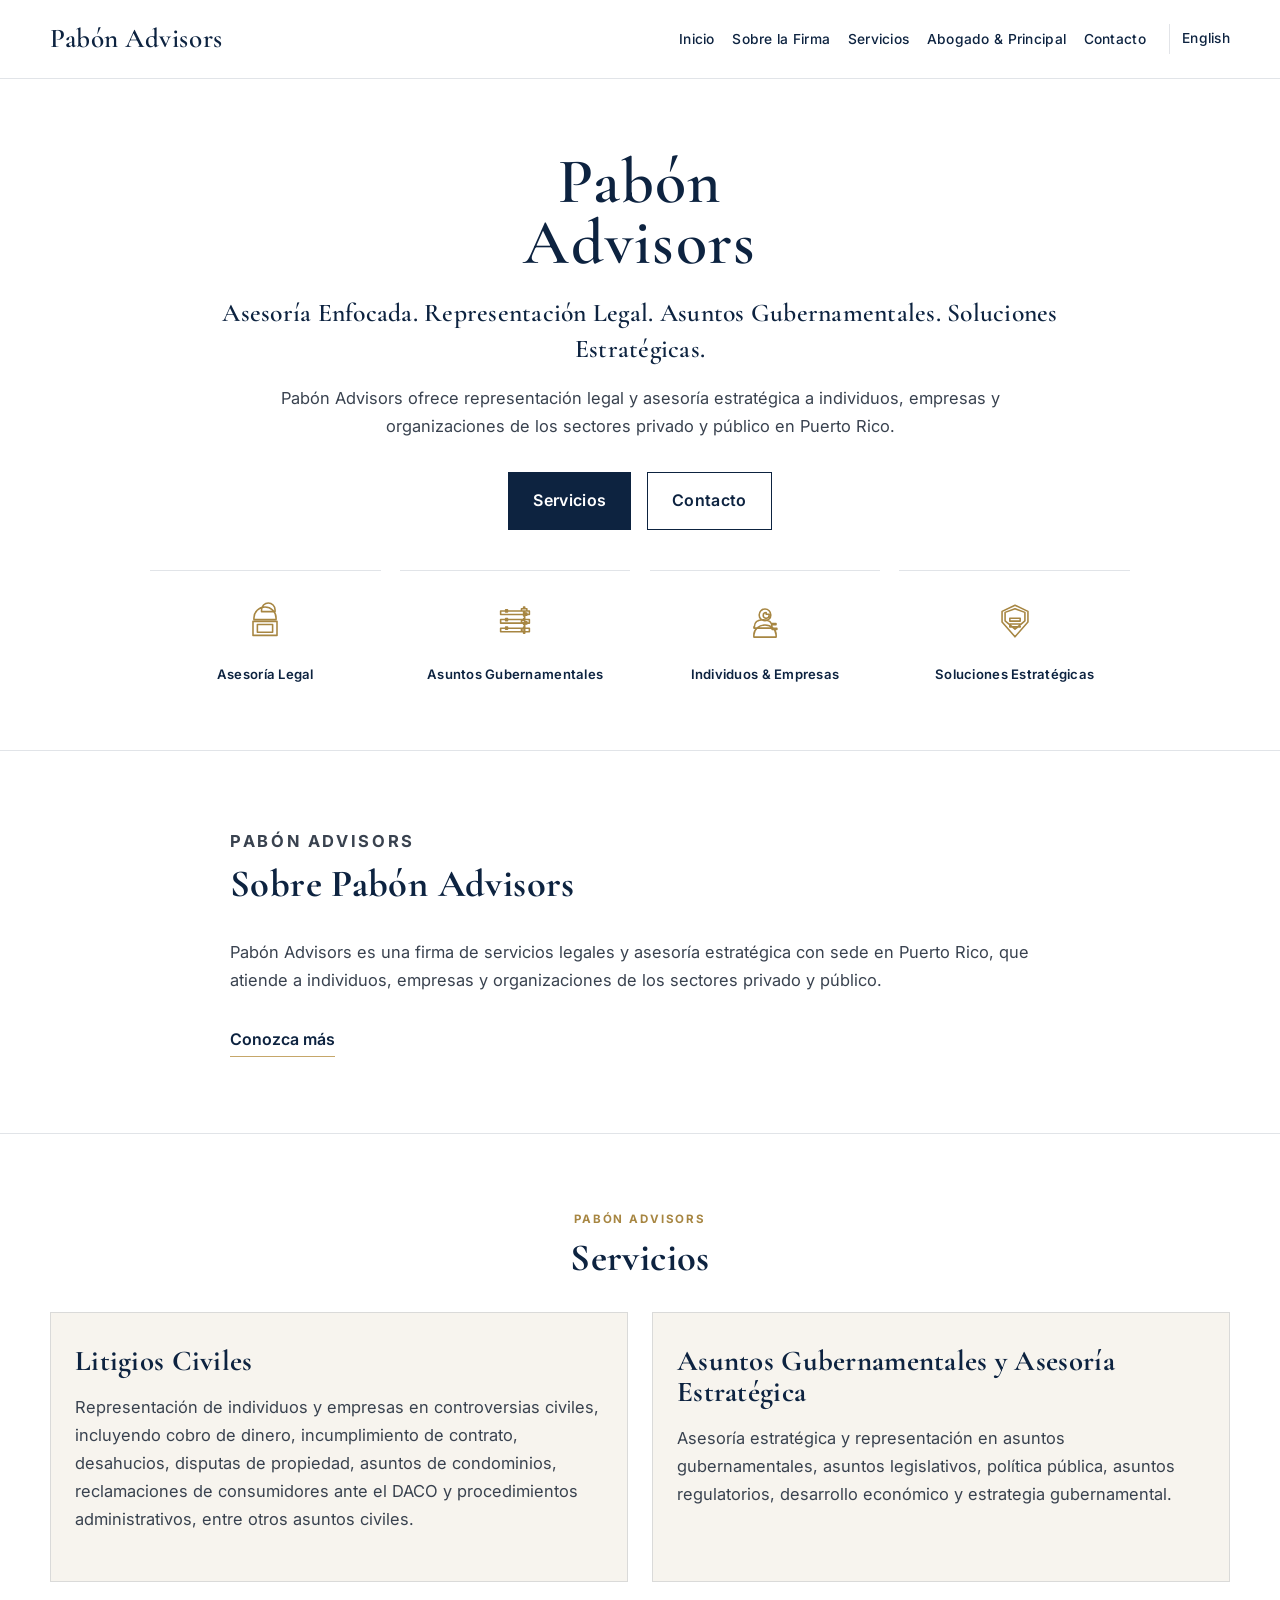
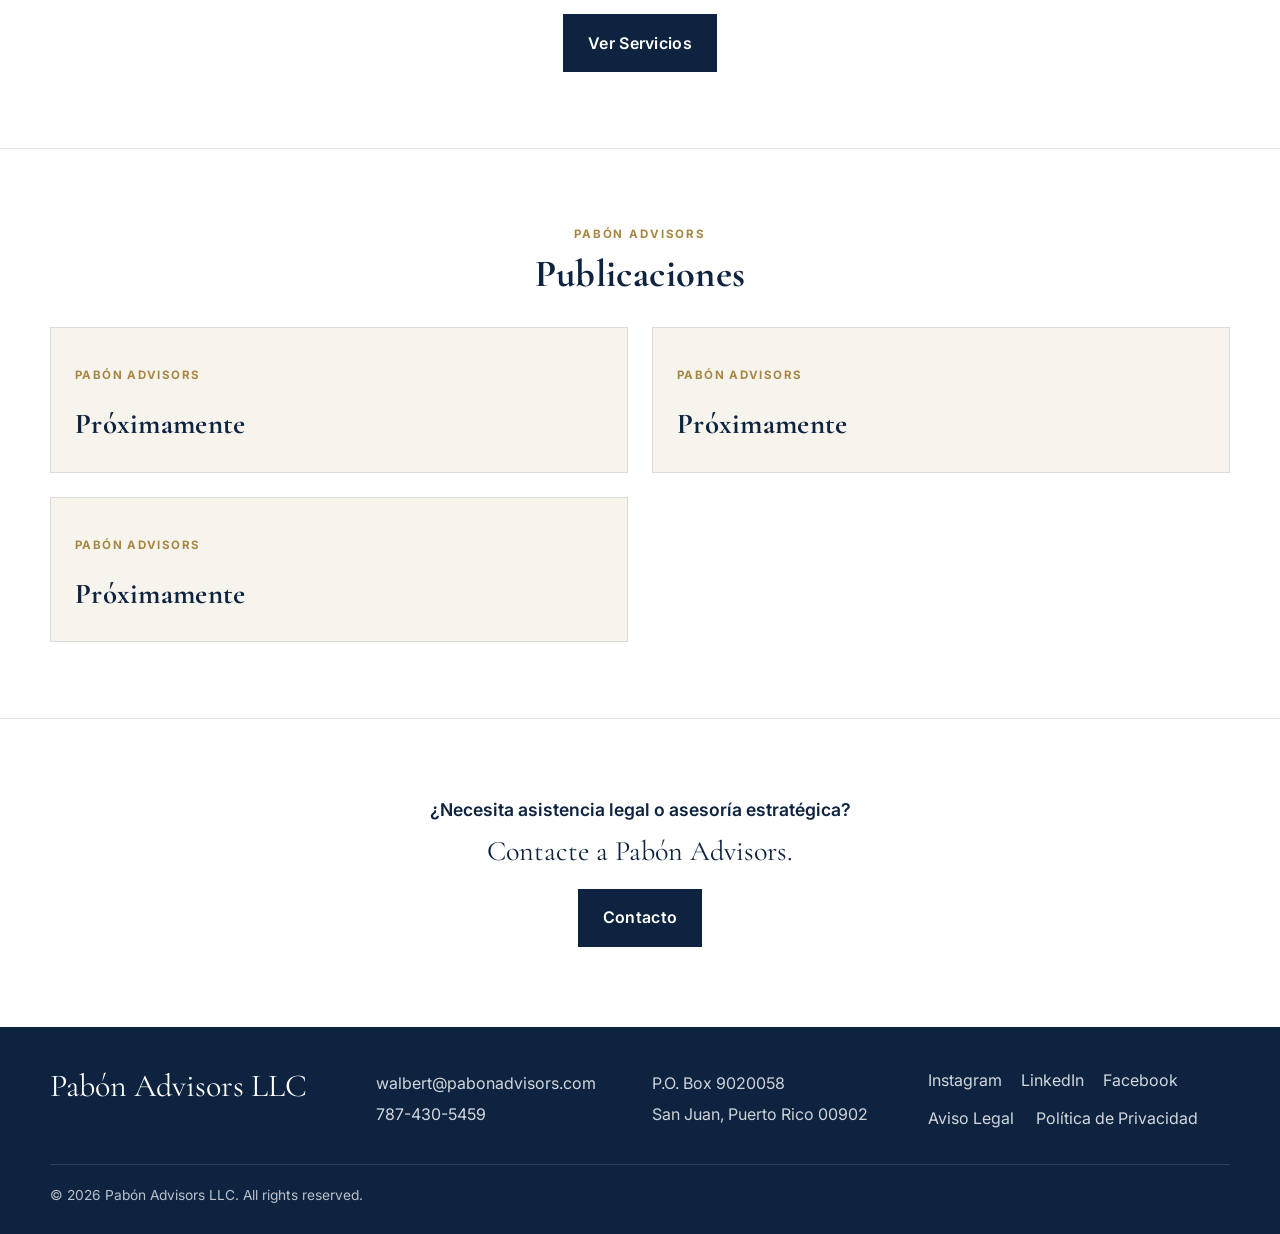
==== index.html @ 0cd55e86 "Create the static bilingual Pabón Advisors website and supporting files for GitHub Pages." ====
<!DOCTYPE html>
<html lang="es">
  <head>
    <meta charset="UTF-8" />
    <meta name="viewport" content="width=device-width, initial-scale=1.0" />
    <title>Pabón Advisors | Servicios Legales y Asesoría Estratégica en Puerto Rico</title>
    <meta
      name="description"
      content="Pabón Advisors ofrece representación legal, litigios civiles, asuntos gubernamentales y asesoría estratégica a individuos, empresas y organizaciones en Puerto Rico."
    />
    <meta name="theme-color" content="#0d2340" />
    <link rel="preconnect" href="https://fonts.googleapis.com" />
    <link rel="preconnect" href="https://fonts.gstatic.com" crossorigin />
    <link
      href="https://fonts.googleapis.com/css2?family=Cormorant+Garamond:wght@500;600;700&family=Inter:wght@400;500;600;700&display=swap"
      rel="stylesheet"
    />
    <link rel="stylesheet" href="styles.css" />
  </head>
  <body data-page="home" data-lang="es">
    <header class="site-header" id="top">
      <div class="container header-inner">
        <a href="index.html" class="brand" aria-label="Pabón Advisors home">
          <span class="brand-mark">Pabón Advisors</span>
        </a>

        <button class="nav-toggle" aria-label="Abrir menú" aria-expanded="false">
          <span></span>
          <span></span>
          <span></span>
        </button>

        <nav class="site-nav" aria-label="Navegación principal">
          <ul>
            <li><a href="index.html" data-i18n="nav.home">Inicio</a></li>
            <li><a href="about.html" data-i18n="nav.about">Sobre la Firma</a></li>
            <li><a href="services.html" data-i18n="nav.services">Servicios</a></li>
            <li><a href="principal.html" data-i18n="nav.principal">Abogado &amp; Principal</a></li>
            <li><a href="contact.html" data-i18n="nav.contact">Contacto</a></li>
            <li class="lang-switch"><button type="button" data-lang-btn="en">English</button></li>
          </ul>
        </nav>
      </div>
    </header>

    <main>
      <section class="hero section-shell">
        <div class="container hero-inner">
          <div class="hero-logo-wrap" aria-label="Pabón Advisors logo">
            <div class="hero-logo">
              <span class="logo-word">Pabón</span>
              <span class="logo-word">Advisors</span>
            </div>
          </div>

          <p class="eyebrow" data-i18n="hero.eyebrow">Asesoría Enfocada. Representación Legal. Asuntos Gubernamentales. Soluciones Estratégicas.</p>
          <p class="hero-support" data-i18n="hero.support">
            Pabón Advisors ofrece representación legal y asesoría estratégica a individuos, empresas y organizaciones de los sectores privado y público en Puerto Rico.
          </p>

          <div class="hero-actions">
            <a href="services.html" class="button button-primary" data-i18n="hero.buttonServices">Servicios</a>
            <a href="contact.html" class="button button-secondary" data-i18n="hero.buttonContact">Contacto</a>
          </div>

          <div class="feature-icons" aria-label="Áreas de práctica">
            <div class="feature-icon-item">
              <div class="icon-wrap" aria-hidden="true">
                <svg viewBox="0 0 64 64" role="img" aria-label="Asesoría Legal"><path d="M32 12.5c8.5 0 15.4 6.9 15.4 15.4v1.9H16.6v-1.9c0-8.5 6.9-15.4 15.4-15.4zm-16.7 20h33.4v19.5H15.3V32.5zm6.1 4.4v10.7h21.2V36.9H21.4zm5.8-20.5v2.6h18.8v-2.6c0-5.2-4.2-9.4-9.4-9.4s-9.4 4.2-9.4 9.4z"/></svg>
              </div>
              <span data-i18n="icons.legal">Asesoría Legal</span>
            </div>
            <div class="feature-icon-item">
              <div class="icon-wrap" aria-hidden="true">
                <svg viewBox="0 0 64 64" role="img" aria-label="Asuntos Gubernamentales"><path d="M12 18h40v5H12zm0 12h40v5H12zm0 12h40v5H12zm7-25.5h2.5v3H19zm0 12h2.5v3H19zm0 12h2.5v3H19zm26.5-15.5h-1.5V18h-3v-3h3v-2.5h1.5V15h3v3h-3zm0 12h-1.5v-3h-3v-3h3v-2.5h1.5V21h3v3h-3zm0 12h-1.5v-3h-3v-3h3v-2.5h1.5V33h3v3h-3z"/></svg>
              </div>
              <span data-i18n="icons.government">Asuntos Gubernamentales</span>
            </div>
            <div class="feature-icon-item">
              <div class="icon-wrap" aria-hidden="true">
                <svg viewBox="0 0 64 64" role="img" aria-label="Individuos y Empresas"><path d="M32 15.4a8.1 8.1 0 1 1 0 16.2 8.1 8.1 0 0 1 0-16.2zm-15.5 36.2c0-7.8 7.1-14 15.5-14s15.5 6.2 15.5 14v2.8H16.5v-2.8zm17.1-31.5a4.1 4.1 0 0 0-4.1 4.1c0 2.2 1.9 4.1 4.1 4.1 2.2 0 4.1-1.9 4.1-4.1v-1.5h-4.1zm-16.4 20c0-7.1 5.7-9.9 12.3-9.9 6.7 0 12.3 2.8 12.3 9.9v1.8H16.6v-1.8zm31.3 3.6h-6.6v-1.6h6.6v1.6zm-1.2-6.5h-5.4v-1.6h5.4v1.6z"/></svg>
              </div>
              <span data-i18n="icons.business">Individuos &amp; Empresas</span>
            </div>
            <div class="feature-icon-item">
              <div class="icon-wrap" aria-hidden="true">
                <svg viewBox="0 0 64 64" role="img" aria-label="Soluciones Estratégicas"><path d="M32 10l18 8.6v14.8L32 54 14 33.4V18.6L32 10zm0 5.1L18.2 20v11.8L32 43.4 45.8 31.8V20L32 15.1zm-7.2 13.1h14.4v4H24.8v-4zm0 8h14.4v4H24.8v-4z"/></svg>
              </div>
              <span data-i18n="icons.strategy">Soluciones Estratégicas</span>
            </div>
          </div>
        </div>
      </section>

      <section class="section-shell about-preview">
        <div class="container narrow">
          <div class="section-heading-block">
            <p class="section-kicker">Pabón Advisors</p>
            <h2 data-i18n="aboutPreview.heading">Sobre Pabón Advisors</h2>
          </div>
          <p data-i18n="aboutPreview.body">
            Pabón Advisors es una firma de servicios legales y asesoría estratégica con sede en Puerto Rico, que atiende a individuos, empresas y organizaciones de los sectores privado y público.
          </p>
          <a href="about.html" class="text-link" data-i18n="aboutPreview.link">Conozca más</a>
        </div>
      </section>

      <section class="section-shell services-preview">
        <div class="container">
          <div class="section-heading-block center">
            <p class="section-kicker">Pabón Advisors</p>
            <h2 data-i18n="servicePreview.heading">Servicios</h2>
          </div>

          <div class="service-grid">
            <article class="service-card">
              <h3 data-i18n="servicePreview.cardOneTitle">Litigios Civiles</h3>
              <p data-i18n="servicePreview.cardOneText">
                Representación de individuos y empresas en controversias civiles, incluyendo cobro de dinero, incumplimiento de contrato, desahucios, disputas de propiedad, asuntos de condominios, reclamaciones de consumidores ante el DACO y procedimientos administrativos, entre otros asuntos civiles.
              </p>
            </article>

            <article class="service-card">
              <h3 data-i18n="servicePreview.cardTwoTitle">Asuntos Gubernamentales y Asesoría Estratégica</h3>
              <p data-i18n="servicePreview.cardTwoText">
                Asesoría estratégica y representación en asuntos gubernamentales, asuntos legislativos, política pública, asuntos regulatorios, desarrollo económico y estrategia gubernamental.
              </p>
            </article>
          </div>

          <div class="text-center">
            <a href="services.html" class="button button-primary" data-i18n="servicePreview.button">Ver Servicios</a>
          </div>
        </div>
      </section>

      <section class="section-shell insights">
        <div class="container">
          <div class="section-heading-block center">
            <p class="section-kicker">Pabón Advisors</p>
            <h2 data-i18n="insights.heading">Publicaciones</h2>
          </div>

          <div class="insight-grid">
            <article class="insight-card">
              <span class="insight-tag">Pabón Advisors</span>
              <h3 data-i18n="insights.cardOne">Próximamente</h3>
            </article>
            <article class="insight-card">
              <span class="insight-tag">Pabón Advisors</span>
              <h3 data-i18n="insights.cardTwo">Próximamente</h3>
            </article>
            <article class="insight-card">
              <span class="insight-tag">Pabón Advisors</span>
              <h3 data-i18n="insights.cardThree">Próximamente</h3>
            </article>
          </div>
        </div>
      </section>

      <section class="section-shell cta-block">
        <div class="container narrow text-center">
          <p class="cta-question" data-i18n="cta.question">¿Necesita asistencia legal o asesoría estratégica?</p>
          <p class="cta-callout" data-i18n="cta.callout">Contacte a Pabón Advisors.</p>
          <a href="contact.html" class="button button-primary" data-i18n="cta.button">Contacto</a>
        </div>
      </section>
    </main>

    <footer class="site-footer">
      <div class="container footer-grid">
        <div>
          <p class="footer-brand">Pabón Advisors LLC</p>
        </div>

        <div>
          <p><a href="mailto:walbert@pabonadvisors.com">walbert@pabonadvisors.com</a></p>
          <p><a href="tel:+17874305459">787-430-5459</a></p>
        </div>

        <div>
          <p>P.O. Box 9020058</p>
          <p>San Juan, Puerto Rico 00902</p>
        </div>

        <div>
          <div class="social-links" aria-label="Redes sociales">
            <a href="https://www.instagram.com/pabonadvisorsllc?stkn=MTdmNW1zeXhqOWxjNw%3D%3D&utm_source=qr" target="_blank" rel="noopener noreferrer" aria-label="Instagram">Instagram</a>
            <a href="https://www.linkedin.com/company/pabon-advisors-llc/" target="_blank" rel="noopener noreferrer" aria-label="LinkedIn">LinkedIn</a>
            <a href="https://www.facebook.com/share/1JwdKm8cDj/?mibextid=wwXIfr" target="_blank" rel="noopener noreferrer" aria-label="Facebook">Facebook</a>
          </div>
          <div class="legal-links">
            <a href="legal-disclaimer.html" data-i18n="footer.disclaimer">Aviso Legal</a>
            <a href="privacy.html" data-i18n="footer.privacy">Política de Privacidad</a>
          </div>
        </div>
      </div>

      <div class="container footer-bottom">
        <p>© 2026 Pabón Advisors LLC. All rights reserved.</p>
      </div>
    </footer>

    <script src="script.js"></script>
  </body>
</html>
---- styles.css ----
/* ------------------------------
   Pabón Advisors – Static Site
   ------------------------------ */

:root {
  --navy-900: #0d2340;
  --navy-800: #122d4d;
  --navy-700: #1a3c64;
  --gold-500: #c6a76a;
  --gold-700: #a78642;
  --ivory-50: #f7f4ee;
  --ivory-100: #f0ebdf;
  --text-900: #1d2329;
  --text-700: #39424f;
  --line: rgba(13, 35, 64, 0.12);
  --white: #ffffff;
  --shadow: 0 20px 35px rgba(9, 20, 34, 0.08);
}

* {
  box-sizing: border-box;
}

html {
  scroll-behavior: auto;
}

body {
  margin: 0;
  font-family: "Inter", Arial, sans-serif;
  color: var(--text-900);
  background: var(--white);
  line-height: 1.7;
}

a {
  color: inherit;
  text-decoration: none;
}

img {
  max-width: 100%;
  display: block;
}

button,
input,
textarea {
  font: inherit;
}

.container {
  width: min(1180px, calc(100% - 2rem));
  margin: 0 auto;
}

.narrow {
  max-width: 720px;
}

.section-shell {
  padding: 4.75rem 0;
}

.site-header {
  position: sticky;
  top: 0;
  z-index: 1000;
  background: rgba(255, 255, 255, 0.96);
  border-bottom: 1px solid var(--line);
  transition: padding 0.2s ease, box-shadow 0.2s ease;
}

.site-header.scrolled {
  padding: 0.15rem 0;
  box-shadow: 0 6px 22px rgba(16, 23, 35, 0.06);
}

.header-inner {
  display: flex;
  align-items: center;
  justify-content: space-between;
  gap: 1rem;
  min-height: 78px;
}

.brand {
  display: inline-flex;
  align-items: center;
  max-width: 220px;
}

.brand-mark {
  font-family: "Cormorant Garamond", Georgia, serif;
  font-size: clamp(1.7rem, 2vw, 2.4rem);
  letter-spacing: 0.02em;
  color: var(--navy-900);
  font-weight: 600;
}

.site-nav ul {
  display: flex;
  align-items: center;
  list-style: none;
  gap: 1.1rem;
  padding: 0;
  margin: 0;
}

.site-nav a,
.lang-switch button {
  font-size: 0.86rem;
  text-transform: none;
  letter-spacing: 0.02em;
  color: var(--navy-900);
  font-weight: 500;
  background: transparent;
  border: none;
  cursor: pointer;
  padding: 0.2rem 0;
}

.site-nav a:hover,
.site-nav a:focus-visible,
.lang-switch button:hover,
.lang-switch button:focus-visible {
  color: var(--gold-700);
}

.lang-switch {
  margin-left: 0.35rem;
  padding-left: 0.75rem;
  border-left: 1px solid var(--line);
}

.nav-toggle {
  display: none;
  background: transparent;
  border: 0;
  width: 46px;
  height: 44px;
  padding: 0.4rem;
  cursor: pointer;
}

.nav-toggle span {
  display: block;
  height: 2px;
  width: 100%;
  background: var(--navy-900);
  border-radius: 2px;
  margin: 6px 0;
}

.hero {
  padding-top: 4.5rem;
  padding-bottom: 3rem;
}

.hero-inner {
  text-align: center;
}

.hero-logo-wrap {
  margin-bottom: 1.3rem;
}

.hero-logo {
  display: inline-flex;
  flex-direction: column;
  align-items: center;
  justify-content: center;
  min-height: 120px;
  color: var(--navy-900);
}

.logo-word {
  font-family: "Cormorant Garamond", Georgia, serif;
  font-size: clamp(2.2rem, 5vw, 4.4rem);
  line-height: 0.96;
  letter-spacing: 0.02em;
  font-weight: 600;
}

.eyebrow {
  max-width: 880px;
  margin: 0 auto;
  color: var(--navy-900);
  font-size: clamp(1.2rem, 2vw, 2rem);
  letter-spacing: 0.01em;
  line-height: 1.4;
  font-family: "Cormorant Garamond", Georgia, serif;
  font-weight: 600;
}

.hero-support {
  max-width: 820px;
  margin: 1.1rem auto 0;
  font-size: 1.03rem;
  color: var(--text-700);
}

.hero-actions {
  display: flex;
  justify-content: center;
  gap: 1rem;
  flex-wrap: wrap;
  margin-top: 2rem;
}

.button {
  display: inline-flex;
  align-items: center;
  justify-content: center;
  min-height: 48px;
  padding: 0.9rem 1.5rem;
  border-radius: 0;
  border: 1px solid var(--navy-900);
  text-transform: none;
  font-weight: 600;
  letter-spacing: 0.02em;
  transition: background 0.2s ease, color 0.2s ease, border-color 0.2s ease;
}

.button-primary {
  background: var(--navy-900);
  color: var(--white);
  border-color: var(--navy-900);
}

.button-primary:hover,
.button-primary:focus-visible {
  background: var(--navy-800);
}

.button-secondary {
  background: transparent;
  color: var(--navy-900);
}

.button-secondary:hover,
.button-secondary:focus-visible {
  background: var(--ivory-50);
}

.feature-icons {
  display: grid;
  grid-template-columns: repeat(4, minmax(0, 1fr));
  gap: 1.2rem;
  max-width: 980px;
  margin: 2.5rem auto 0;
}

.feature-icon-item {
  display: flex;
  flex-direction: column;
  align-items: center;
  text-align: center;
  gap: 0.8rem;
  color: var(--navy-900);
  padding: 1.2rem 0.9rem;
  border-top: 1px solid var(--line);
}

.icon-wrap {
  width: 62px;
  height: 62px;
  display: grid;
  place-items: center;
  color: var(--gold-700);
}

.icon-wrap svg {
  width: 46px;
  height: 46px;
  fill: none;
  stroke: currentColor;
  stroke-width: 2.2;
  stroke-linecap: round;
  stroke-linejoin: round;
}

.feature-icon-item span {
  font-size: 0.82rem;
  font-weight: 600;
  line-height: 1.4;
  letter-spacing: 0.02em;
}

.section-heading-block {
  margin-bottom: 2rem;
}

.section-heading-block.center {
  text-align: center;
}

.section-kicker {
  margin: 0 0 0.5rem;
  font-size: 0.72rem;
  letter-spacing: 0.16em;
  text-transform: uppercase;
  color: var(--gold-700);
  font-weight: 700;
}

h1,
h2,
h3 {
  font-family: "Cormorant Garamond", Georgia, serif;
  color: var(--navy-900);
  letter-spacing: 0.01em;
  line-height: 1.1;
  margin-top: 0;
}

h1 {
  font-size: clamp(2.5rem, 4vw, 4rem);
  margin-bottom: 0;
}

h2 {
  font-size: clamp(2.1rem, 3vw, 3rem);
  margin-bottom: 0;
}

h3 {
  font-size: clamp(1.8rem, 2vw, 2.4rem);
  margin-bottom: 0.75rem;
}

.about-preview,
.services-preview,
.insights,
.cta-block {
  border-top: 1px solid var(--line);
}

.about-preview .narrow,
.cta-block .narrow {
  max-width: 820px;
}

.about-preview p,
.service-card p,
.prose p,
.cta-callout {
  font-size: 1.03rem;
  color: var(--text-700);
}

.text-link {
  display: inline-block;
  margin-top: 1rem;
  color: var(--navy-900);
  border-bottom: 1px solid var(--gold-500);
  padding-bottom: 0.15rem;
  font-weight: 600;
}

.service-grid,
.insight-grid {
  display: grid;
  grid-template-columns: repeat(2, minmax(0, 1fr));
  gap: 1.5rem;
}

.service-card,
.insight-card {
  background: var(--ivory-50);
  border: 1px solid var(--line);
  padding: 2rem 1.5rem;
}

.service-card h3 {
  margin-bottom: 1rem;
}

.text-center {
  text-align: center;
}

.services-preview .button {
  margin-top: 2rem;
}

.insight-tag {
  display: inline-block;
  margin-bottom: 1.4rem;
  font-size: 0.72rem;
  letter-spacing: 0.12em;
  text-transform: uppercase;
  color: var(--gold-700);
  font-weight: 700;
}

.insight-card h3 {
  margin: 0;
}

.cta-block {
  padding-bottom: 5rem;
}

.cta-question,
.cta-callout {
  margin: 0;
}

.cta-question {
  font-size: 1.1rem;
  color: var(--navy-900);
  font-weight: 600;
}

.cta-callout {
  margin-top: 0.5rem;
  margin-bottom: 1.2rem;
  font-size: clamp(1.4rem, 2.2vw, 2.2rem);
  line-height: 1.3;
  font-family: "Cormorant Garamond", Georgia, serif;
  color: var(--navy-900);
}

.page-hero {
  padding-top: 3.3rem;
  padding-bottom: 2.1rem;
  background: linear-gradient(180deg, rgba(240, 235, 223, 0.42), rgba(255,255,255,0));
}

.page-hero-inner {
  text-align: left;
}

.content-page {
  padding-top: 1.5rem;
}

.prose p {
  margin: 0 0 1.2rem;
}

.service-page-layout,
.contact-layout,
.principal-layout {
  display: grid;
  gap: 2rem;
}

.service-page-layout {
  grid-template-columns: 1fr;
}

.service-entry {
  padding: 0 0 1rem;
  border-bottom: 1px solid var(--line);
}

.service-entry:last-child {
  border-bottom: 0;
}

.contact-layout {
  grid-template-columns: minmax(260px, 0.9fr) minmax(0, 1.4fr);
  align-items: start;
}

.contact-info {
  display: grid;
  gap: 1.4rem;
}

.contact-block {
  padding-bottom: 0.75rem;
  border-bottom: 1px solid var(--line);
}

.contact-block h2 {
  font-size: 1.1rem;
  letter-spacing: 0.12em;
  text-transform: uppercase;
  margin-bottom: 0.5rem;
  color: var(--gold-700);
}

.contact-block p,
.contact-block a {
  margin: 0;
  color: var(--text-700);
}

.social-links {
  display: flex;
  flex-wrap: wrap;
  gap: 0.8rem 1.2rem;
}

.social-inline {
  justify-content: flex-start;
}

.contact-form {
  background: var(--ivory-50);
  border: 1px solid var(--line);
  padding: 2rem 1.5rem;
}

.form-grid {
  display: grid;
  grid-template-columns: repeat(2, minmax(0, 1fr));
  gap: 1.1rem 1.25rem;
}

label {
  display: flex;
  flex-direction: column;
  gap: 0.5rem;
  font-size: 0.95rem;
  color: var(--navy-900);
  font-weight: 600;
}

.full-width {
  grid-column: 1 / -1;
}

input,
textarea {
  width: 100%;
  border: 1px solid rgba(13, 35, 64, 0.2);
  background: var(--white);
  padding: 0.8rem 0.9rem;
  color: var(--text-900);
}

input:focus,
textarea:focus {
  outline: 2px solid rgba(198, 167, 106, 0.5);
  border-color: var(--gold-500);
}

.form-disclaimer {
  margin: 1.2rem 0 1.5rem;
  font-size: 0.92rem;
  color: var(--text-700);
}

.principal-layout {
  grid-template-columns: minmax(260px, 330px) minmax(0, 1fr);
  align-items: center;
}

.photo-frame {
  background: var(--ivory-50);
  border: 1px solid var(--line);
  padding: 1rem;
  box-shadow: var(--shadow);
}

.photo-frame img {
  width: 100%;
  aspect-ratio: 4 / 5;
  object-fit: cover;
  border: 1px solid rgba(13, 35, 64, 0.08);
  background: linear-gradient(135deg, #e9e0d4, #d7d8dc);
}

.principal-copy h2 {
  font-size: clamp(2rem, 3vw, 3rem);
  margin-bottom: 0.25rem;
}

.role {
  margin: 0 0 1rem;
  color: var(--gold-700);
  font-weight: 700;
  letter-spacing: 0.06em;
  text-transform: uppercase;
  font-size: 0.78rem;
}

.site-footer {
  background: var(--navy-900);
  color: rgba(255, 255, 255, 0.8);
  padding-top: 2.5rem;
}

.footer-grid {
  display: grid;
  grid-template-columns: 1.2fr 1fr 1fr 1.2fr;
  gap: 1.5rem;
  padding-bottom: 2rem;
}

.footer-brand {
  margin: 0;
  color: var(--white);
  font-family: "Cormorant Garamond", Georgia, serif;
  font-size: 2rem;
  line-height: 1;
}

.site-footer a {
  color: rgba(255,255,255,0.82);
}

.site-footer p {
  margin: 0.2rem 0;
}

.footer-bottom {
  border-top: 1px solid rgba(255,255,255,0.15);
  padding: 1rem 0 1.5rem;
  color: rgba(255,255,255,0.72);
  font-size: 0.86rem;
}

.legal-links {
  display: flex;
  flex-wrap: wrap;
  gap: 0.8rem 1.4rem;
  margin-top: 0.65rem;
}

@media (max-width: 900px) {
  .site-nav {
    position: absolute;
    top: 100%;
    left: 0;
    width: 100%;
    background: rgba(255, 255, 255, 0.98);
    border-bottom: 1px solid var(--line);
    display: none;
  }

  .site-nav.is-open {
    display: block;
  }

  .site-nav ul {
    flex-direction: column;
    align-items: flex-start;
    padding: 1rem;
    gap: 0.9rem;
  }

  .lang-switch {
    margin-left: 0;
    padding-left: 0;
    border-left: none;
  }

  .nav-toggle {
    display: block;
  }

  .feature-icons {
    grid-template-columns: repeat(2, minmax(0, 1fr));
  }

  .service-grid,
  .insight-grid,
  .contact-layout,
  .principal-layout,
  .footer-grid {
    grid-template-columns: 1fr;
  }
}

@media (max-width: 640px) {
  .section-shell {
    padding: 3.5rem 0;
  }

  .hero {
    padding-top: 3.8rem;
  }

  .hero-actions {
    flex-direction: column;
  }

  .button {
    width: 100%;
  }

  .feature-icons,
  .form-grid {
    grid-template-columns: 1fr;
  }

  .site-footer {
    padding-top: 2rem;
  }
}
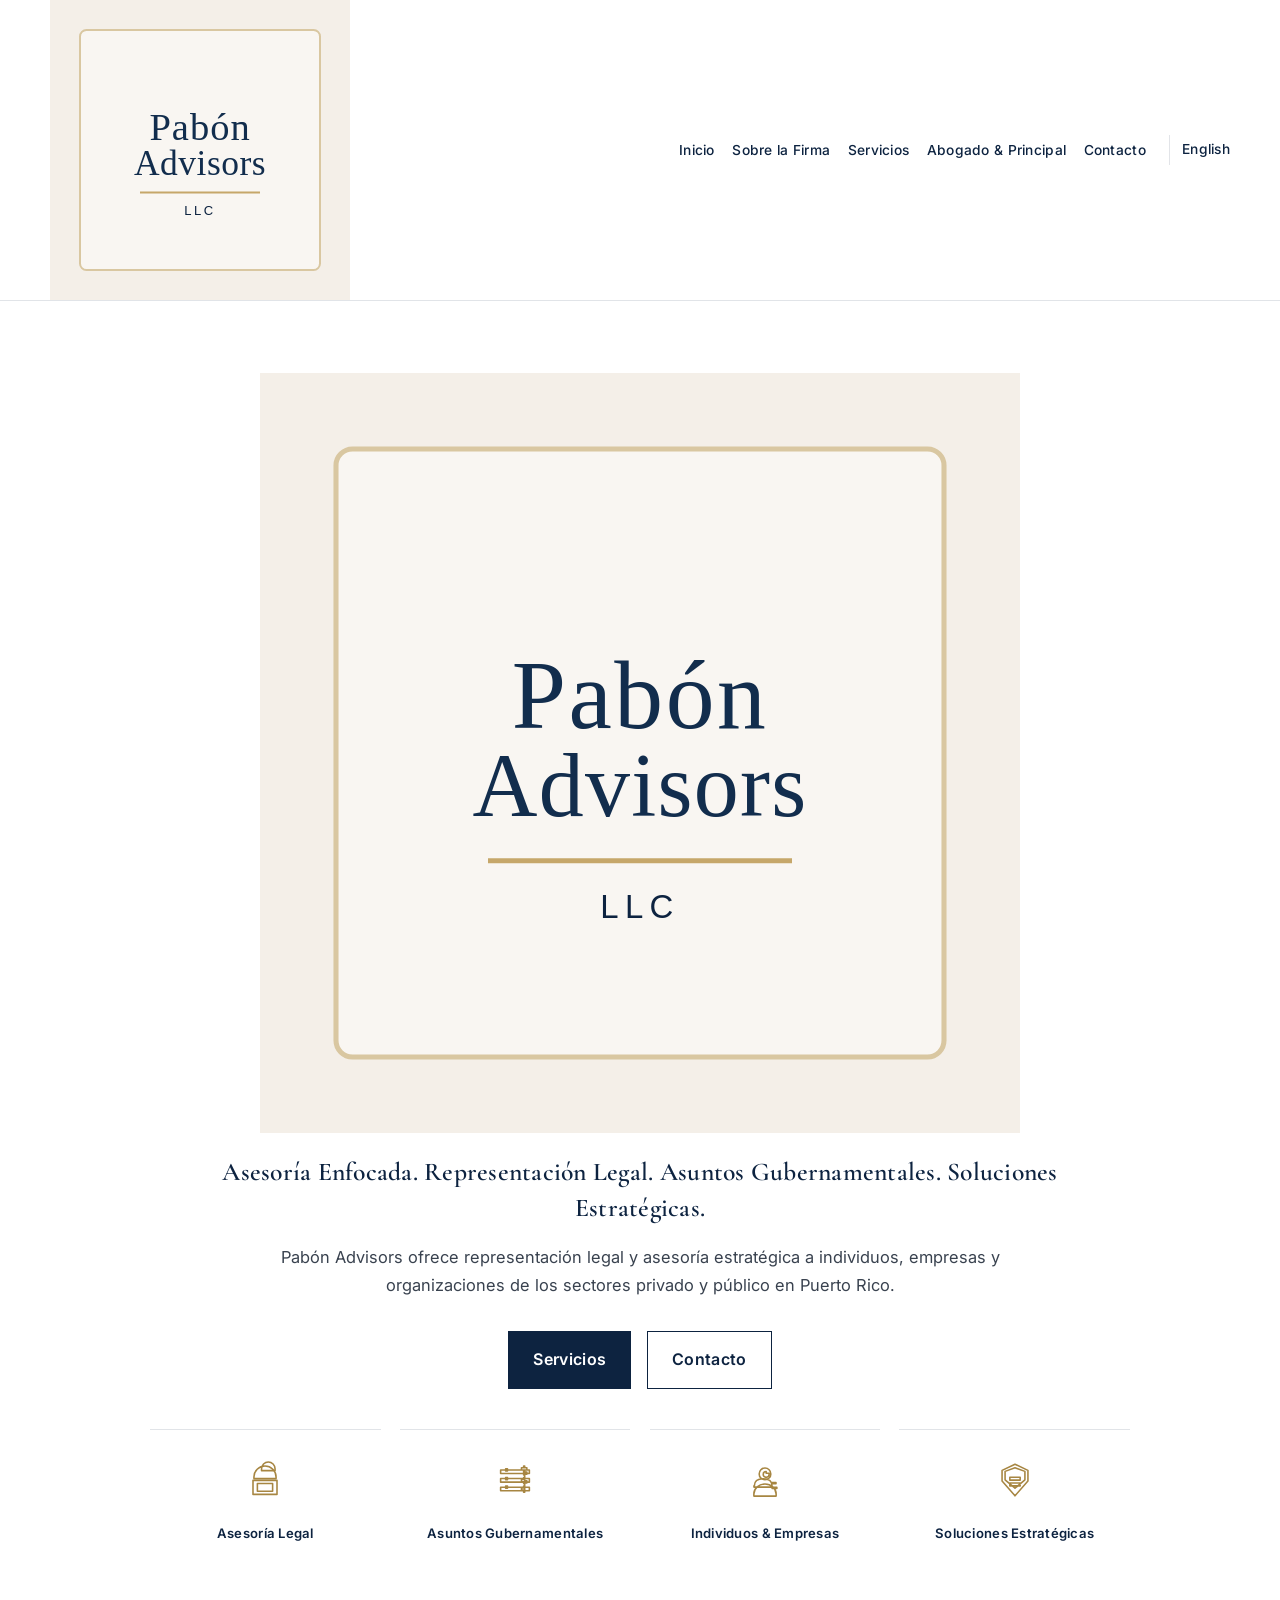
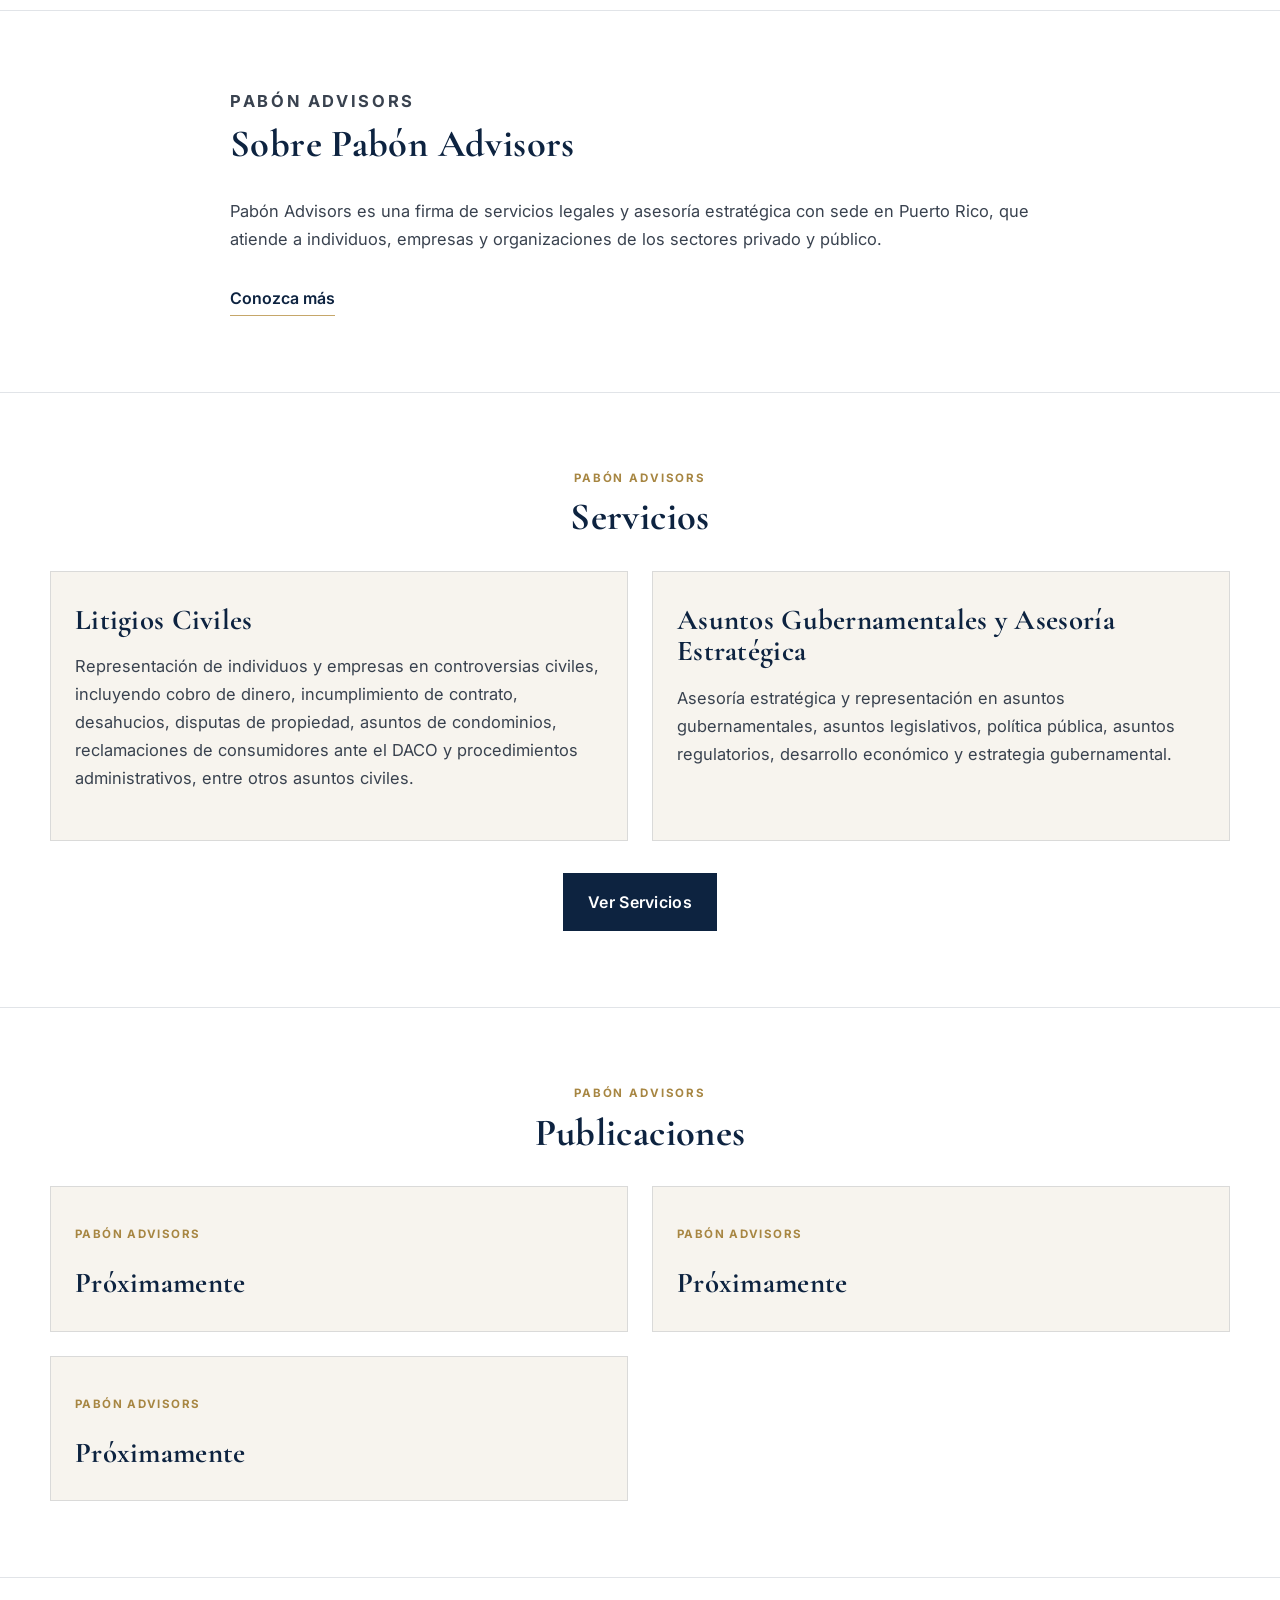
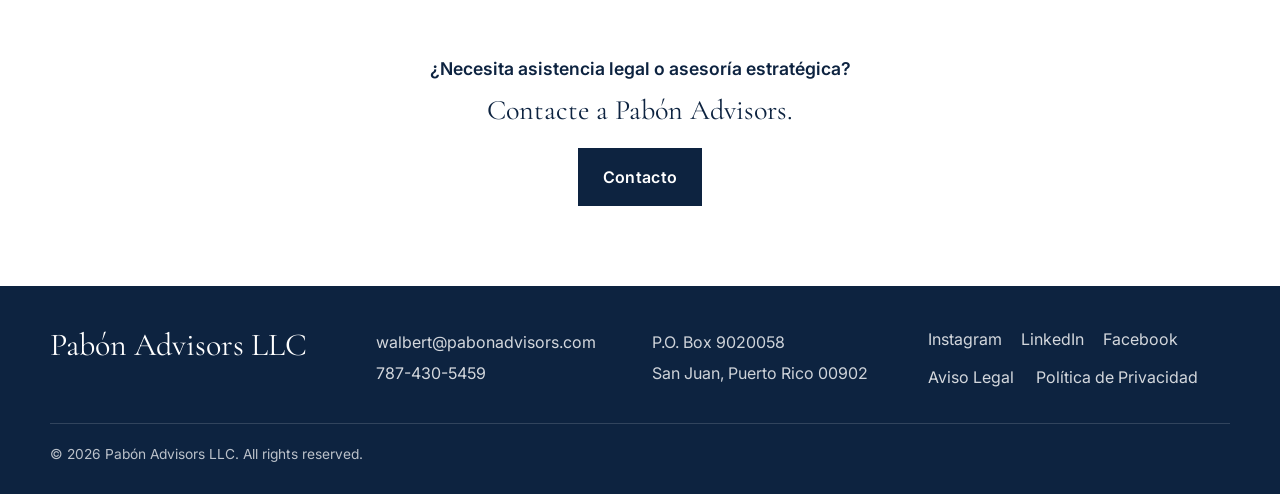
==== commit c366761c: "Update the Pabón Advisors site to use the provided logo styling across the brand and hero sections." ====
--- a/index.html
+++ b/index.html
@@ -21,7 +21,7 @@
     <header class="site-header" id="top">
       <div class="container header-inner">
         <a href="index.html" class="brand" aria-label="Pabón Advisors home">
-          <span class="brand-mark">Pabón Advisors</span>
+          <img src="assets/logo.svg" alt="Pabón Advisors Logo" class="brand-logo" />
         </a>
 
         <button class="nav-toggle" aria-label="Abrir menú" aria-expanded="false">
@@ -47,10 +47,7 @@
       <section class="hero section-shell">
         <div class="container hero-inner">
           <div class="hero-logo-wrap" aria-label="Pabón Advisors logo">
-            <div class="hero-logo">
-              <span class="logo-word">Pabón</span>
-              <span class="logo-word">Advisors</span>
-            </div>
+            <img src="assets/logo.svg" alt="Pabón Advisors" class="hero-logo-image" />
           </div>
 
           <p class="eyebrow" data-i18n="hero.eyebrow">Asesoría Enfocada. Representación Legal. Asuntos Gubernamentales. Soluciones Estratégicas.</p>
--- a/styles.css
+++ b/styles.css
@@ -87,15 +87,13 @@
 .brand {
   display: inline-flex;
   align-items: center;
-  max-width: 220px;
-}
-
-.brand-mark {
-  font-family: "Cormorant Garamond", Georgia, serif;
-  font-size: clamp(1.7rem, 2vw, 2.4rem);
-  letter-spacing: 0.02em;
-  color: var(--navy-900);
-  font-weight: 600;
+  max-width: 300px;
+}
+
+.brand-logo {
+  display: block;
+  width: clamp(180px, 24vw, 360px);
+  height: auto;
 }
 
 .site-nav ul {
@@ -165,21 +163,10 @@
   margin-bottom: 1.3rem;
 }
 
-.hero-logo {
-  display: inline-flex;
-  flex-direction: column;
-  align-items: center;
-  justify-content: center;
-  min-height: 120px;
-  color: var(--navy-900);
-}
-
-.logo-word {
-  font-family: "Cormorant Garamond", Georgia, serif;
-  font-size: clamp(2.2rem, 5vw, 4.4rem);
-  line-height: 0.96;
-  letter-spacing: 0.02em;
-  font-weight: 600;
+.hero-logo-image {
+  width: min(760px, 82vw);
+  height: auto;
+  margin: 0 auto;
 }
 
 .eyebrow {
